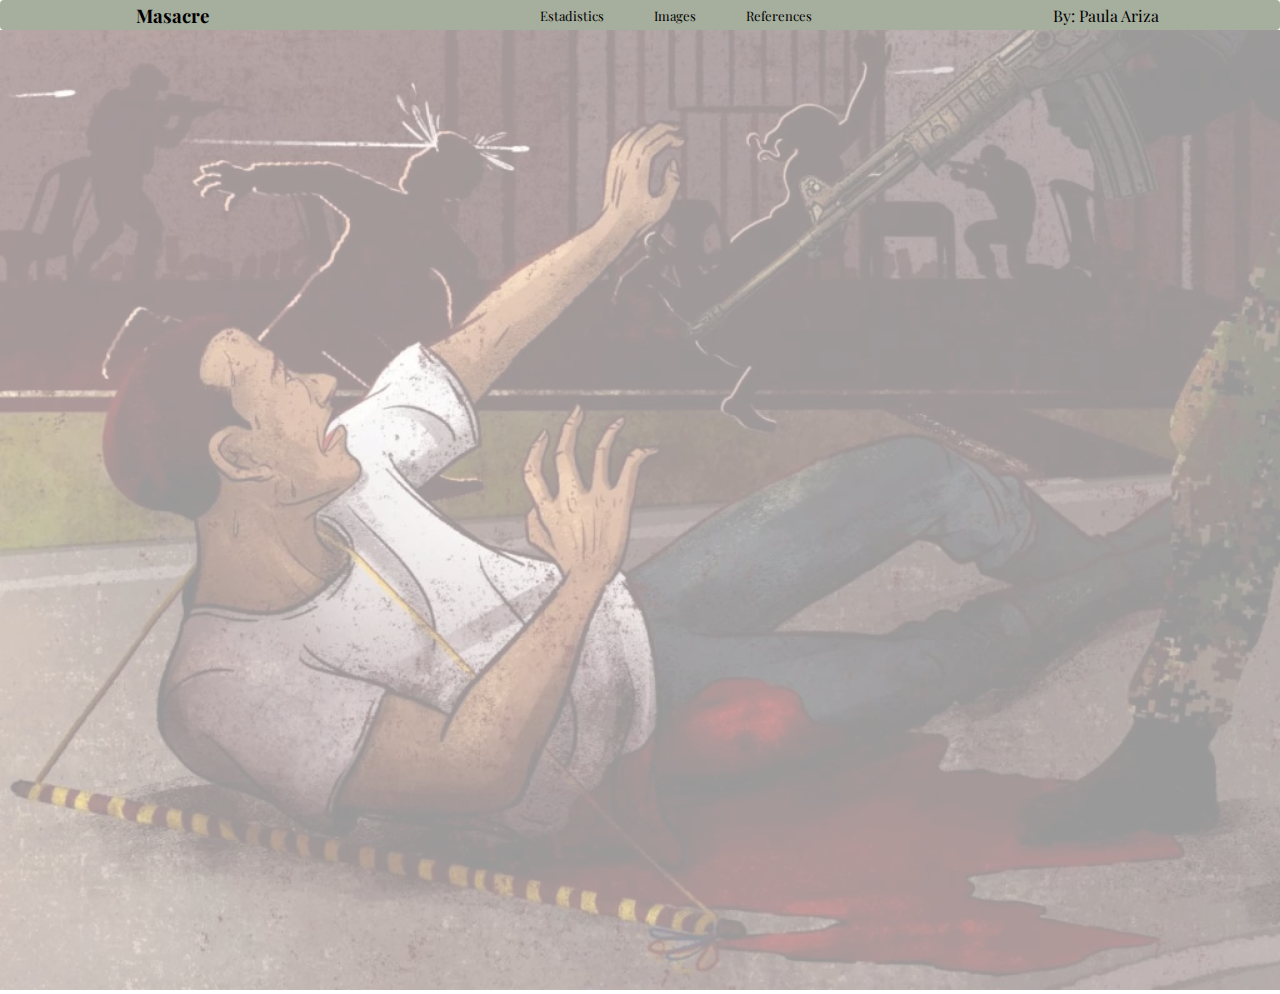
==== index.html @ da5a3ace "Se hace el nav en su primera fase, en espera de información" ====
<!DOCTYPE html>
<html lang="en">
<head>
    <meta charset="UTF-8">
    <meta name="viewport" content="width=device-width, initial-scale=1.0">
    <link rel="preconnect" href="https://fonts.googleapis.com">
<link rel="preconnect" href="https://fonts.gstatic.com" crossorigin>
<link href="https://fonts.googleapis.com/css2?family=Playfair+Display:wght@400;600&display=swap" rel="stylesheet">
    <link rel="stylesheet" href="./index.css">
    <title>Documental</title>
</head>
<header>
    <nav>
        <h3 class="navTittle">Masacre</h3>
        <ul>
            <li><a href="/">Estadistics</a></li>
            <li><a href="/">Images</a></li>
            <li><a href="/">References</a></li>
        </ul>
        <p>By: Paula Ariza</p>
    </nav>
</header>
<section class="indexInicio">
    <picture class="imagenInicial">
        <img src="./pictures/Gobernador-Pablo-Panduro-Masacre-Putumayo-Ejercito-Falsos-positivos-1200x900-1-1024x768.webp" alt="">
    </picture>
    </section>
<body>
    
</body>
</html>
---- index.css ----
:root {
    --selva: #3D5628;
    --vOsc: #5D7746;
    --vMed: #7F9967;
    --vClaro: #C6E2AC;
    --sm: 14px;
    --md: 16px;
    --lg: 18px;
  }


body{
    margin: 0;
    font-family: 'Playfair Display', serif;
}

a{
    text-decoration: none;

}

header{
    width: 100%;
    height: 30px;
    background-color: #A6AE9D ; 
    border-radius: 4px;
    display: flex;
    align-items: center;
}

nav{
    width: 100%;
    display: flex;
    align-items: center;
    justify-content: space-around;

}

.navTittle{
    margin: 0;
    padding-left: 15px;
}


header nav ul{
    display: flex;
    text-decoration: none;
    align-items: center;
    list-style: none;
    margin: 0;
    /* padding: 10px; */
}
nav ul li{
    padding-left: 50px;
    font-size: 13px;
}

nav ul li a{
    color: black;
}

.imagenInicial img{
    width: 100%;
    opacity: 0.4;
}
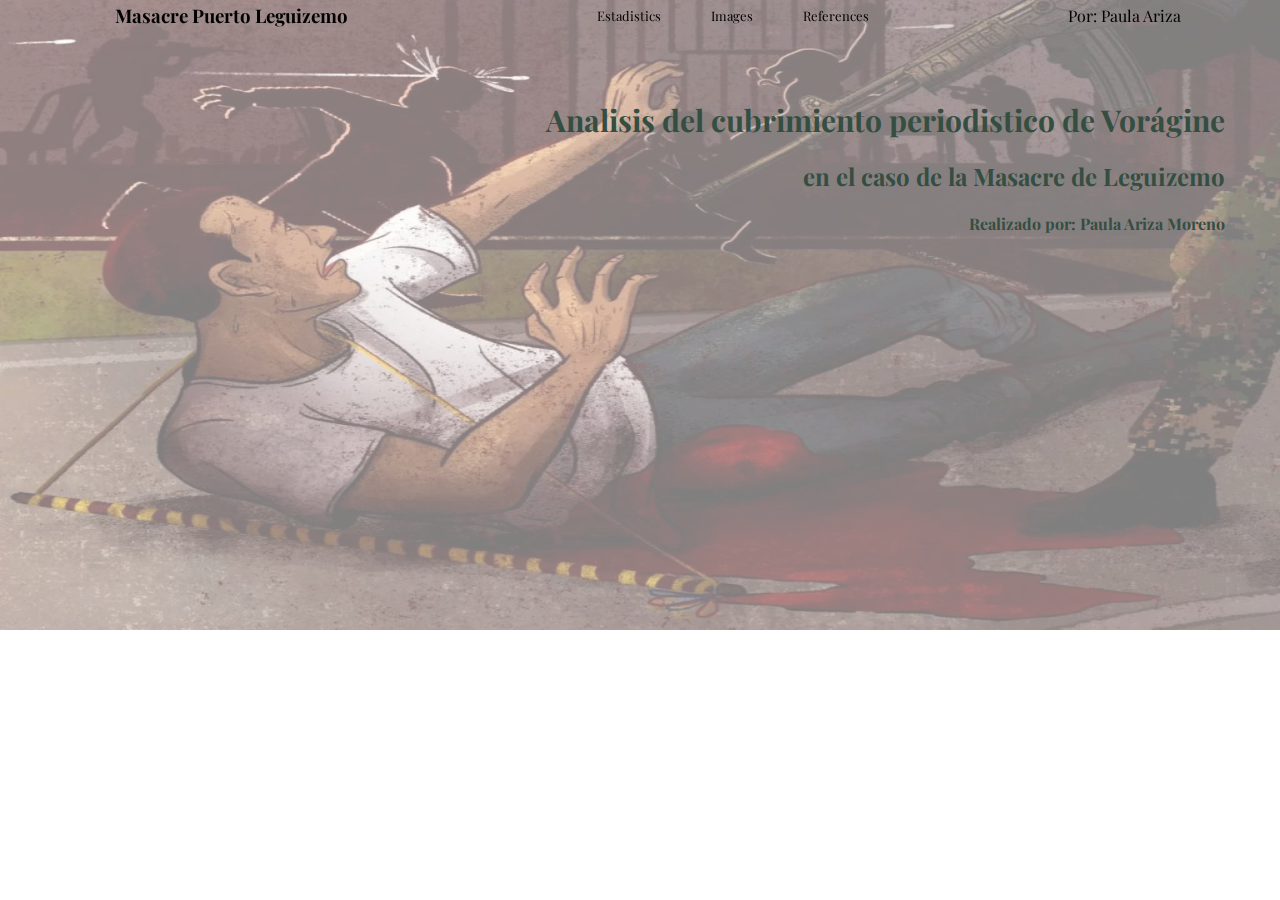
==== commit 82c7748f: "Se finaliza nav" ====
--- a/index.html
+++ b/index.html
@@ -9,23 +9,33 @@
     <link rel="stylesheet" href="./index.css">
     <title>Documental</title>
 </head>
-<header>
-    <nav>
-        <h3 class="navTittle">Masacre</h3>
-        <ul>
-            <li><a href="/">Estadistics</a></li>
-            <li><a href="/">Images</a></li>
-            <li><a href="/">References</a></li>
-        </ul>
-        <p>By: Paula Ariza</p>
-    </nav>
-</header>
-<section class="indexInicio">
-    <picture class="imagenInicial">
-        <img src="./pictures/Gobernador-Pablo-Panduro-Masacre-Putumayo-Ejercito-Falsos-positivos-1200x900-1-1024x768.webp" alt="">
-    </picture>
+<body>
+    <header>
+        <nav>
+            <h3 class="navTittle">Masacre Puerto Leguizemo</h3>
+            <ul>
+                <li><a href="/">Estadistics</a></li>
+                <li><a href="/">Images</a></li>
+                <li><a href="/">References</a></li>
+            </ul>
+            <p>Por: Paula Ariza</p>
+        </nav>
+    </header>
+    <section class="indexInicio">
+        <picture class="imagenInicial">
+            <img class="pic1"  src="./pictures/Gobernador-Pablo-Panduro-Masacre-Putumayo-Ejercito-Falsos-positivos-1200x900-1-1024x768.webp" alt="">
+        </picture>
+        <div class="tittleInit">
+            <h1>Analisis del cubrimiento periodistico de Vorágine </h1>
+            <h2>en el caso de la Masacre de Leguizemo</h2>
+            <h4>Realizado por: Paula Ariza Moreno</h4>
+        </div>
     </section>
-<body>
+    <section class="mainContext"></section>
     
+
+
+
+    <script src="./index.js"></script>
 </body>
 </html>--- a/index.css
+++ b/index.css
@@ -1,4 +1,5 @@
 :root {
+    --selvaOsc:#344e41;
     --selva: #3D5628;
     --vOsc: #5D7746;
     --vMed: #7F9967;
@@ -12,20 +13,26 @@
 body{
     margin: 0;
     font-family: 'Playfair Display', serif;
+    
 }
 
 a{
     text-decoration: none;
+    cursor:  pointer;
+
 
 }
 
 header{
     width: 100%;
     height: 30px;
-    background-color: #A6AE9D ; 
+    background-color: none; 
     border-radius: 4px;
     display: flex;
     align-items: center;
+    position: fixed;
+    z-index: 10;
+    
 }
 
 nav{
@@ -33,6 +40,8 @@
     display: flex;
     align-items: center;
     justify-content: space-around;
+    position: fixed;
+    
 
 }
 
@@ -48,6 +57,7 @@
     align-items: center;
     list-style: none;
     margin: 0;
+    padding: 0;
     /* padding: 10px; */
 }
 nav ul li{
@@ -57,9 +67,39 @@
 
 nav ul li a{
     color: black;
+    transition: all 0.5s;
+    
+}
+
+
+nav ul li a:hover{
+    color: white;
+    transition: all 0.5s;
+    background-color: var(--selva);
+    padding: 3px;
+    border-radius: 6px;
 }
 
 .imagenInicial img{
     width: 100%;
-    opacity: 0.4;
+    opacity: 0.5;
+    transition: all 3s;
+    height: 630px;
+}
+
+.pic1.abajo{
+    opacity: 0.3;
+    transition: all 3s;
+}
+
+.tittleInit{
+    position: absolute;
+    top: 80px;
+    right: 55px;
+    text-align: right;
+    color: var(--selvaOsc);
+}
+
+.tittleInit h1{
+    font-size: 30px;
 }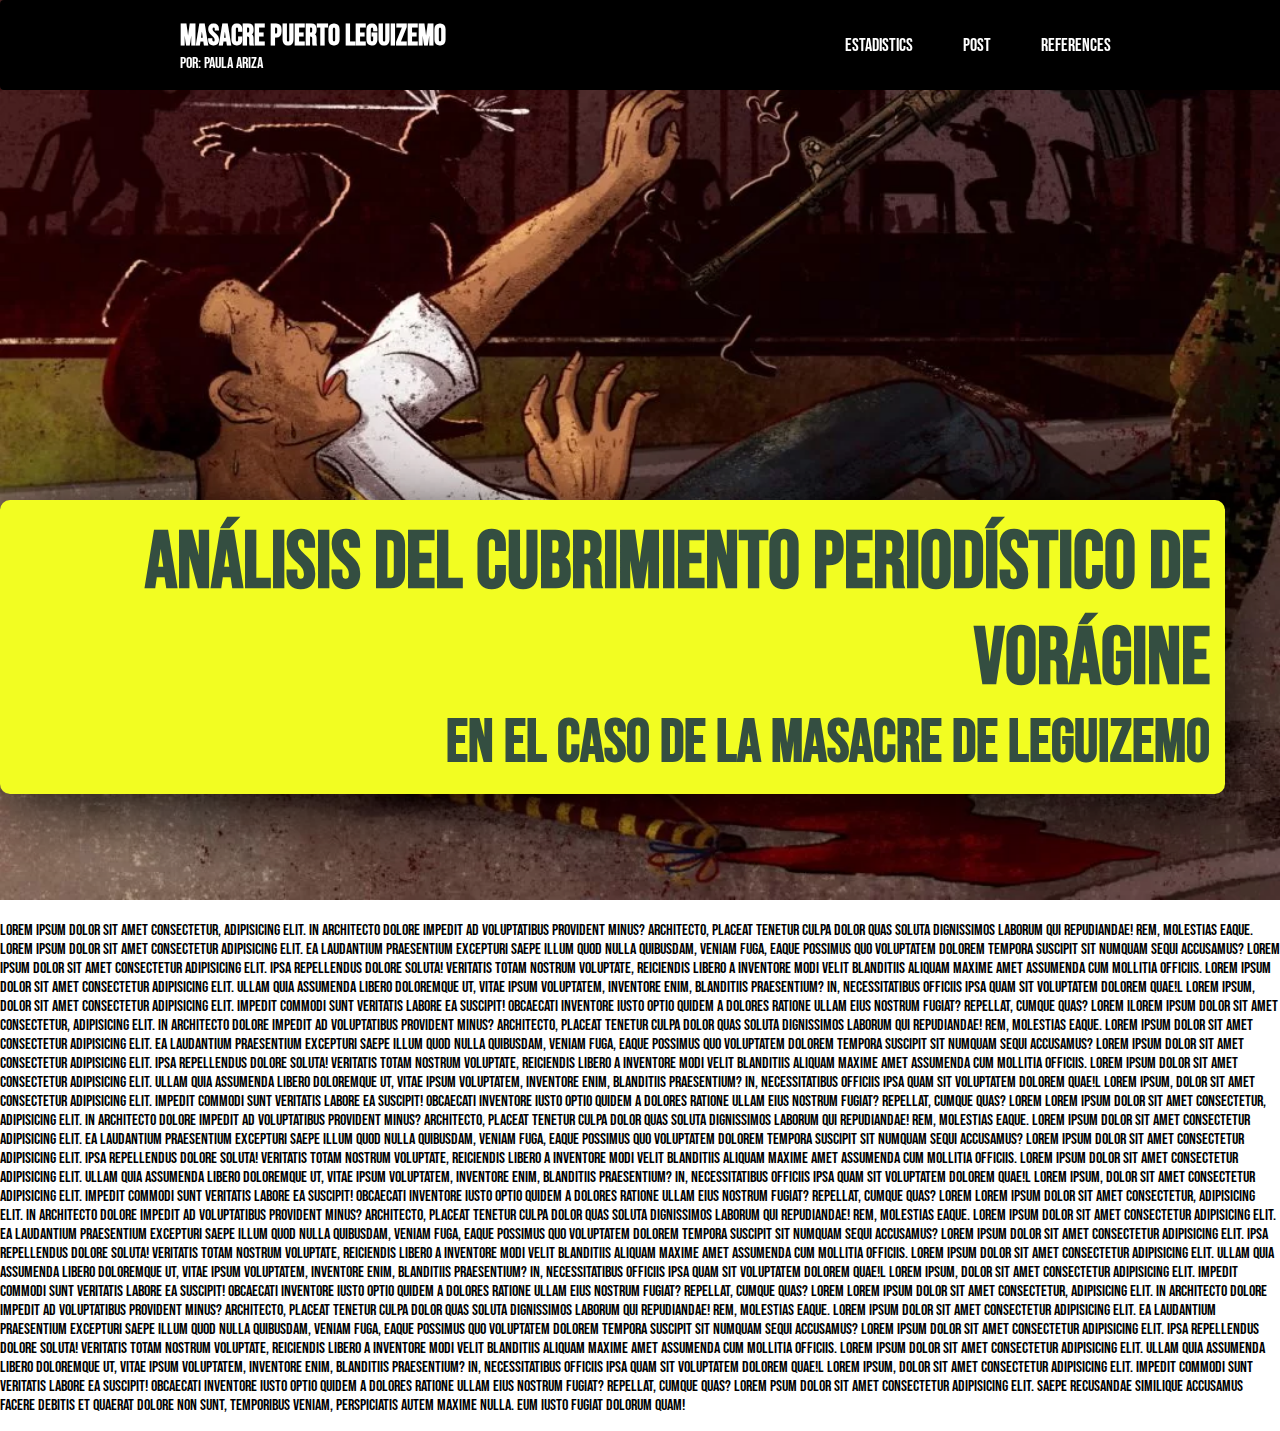
==== commit 9cf607e5: "Se avanza bastante con post y se finaliza main page" ====
--- a/index.html
+++ b/index.html
@@ -4,21 +4,28 @@
     <meta charset="UTF-8">
     <meta name="viewport" content="width=device-width, initial-scale=1.0">
     <link rel="preconnect" href="https://fonts.googleapis.com">
-<link rel="preconnect" href="https://fonts.gstatic.com" crossorigin>
-<link href="https://fonts.googleapis.com/css2?family=Playfair+Display:wght@400;600&display=swap" rel="stylesheet">
+    <link rel="preconnect" href="https://fonts.gstatic.com" crossorigin>
+    <link rel="preconnect" href="https://fonts.googleapis.com">
+    <link rel="preconnect" href="https://fonts.gstatic.com" crossorigin>
+    <link href="https://fonts.googleapis.com/css2?family=Bebas+Neue&display=swap" rel="stylesheet">
+    <link href="https://fonts.googleapis.com/css2?family=Playfair+Display:wght@400;600&display=swap" rel="stylesheet">
     <link rel="stylesheet" href="./index.css">
     <title>Documental</title>
 </head>
 <body>
     <header>
         <nav>
-            <h3 class="navTittle">Masacre Puerto Leguizemo</h3>
-            <ul>
-                <li><a href="/">Estadistics</a></li>
-                <li><a href="/">Images</a></li>
-                <li><a href="/">References</a></li>
-            </ul>
-            <p>Por: Paula Ariza</p>
+            <div class="navLeft">
+                <h3 class="navTittle"><a href="./index.html">Masacre Puerto Leguizemo</a></h3>
+                <p>Por: Paula Ariza</p>
+            </div>
+            <div class="navRight">
+                <ul>
+                    <li><a href="/">ESTADISTICS</a></li>
+                    <li><a href="/post.html">Post</a></li>
+                    <li><a href="/">REFERENCES</a></li>
+                </ul>
+            </div>
         </nav>
     </header>
     <section class="indexInicio">
@@ -26,12 +33,39 @@
             <img class="pic1"  src="./pictures/Gobernador-Pablo-Panduro-Masacre-Putumayo-Ejercito-Falsos-positivos-1200x900-1-1024x768.webp" alt="">
         </picture>
         <div class="tittleInit">
-            <h1>Analisis del cubrimiento periodistico de Vorágine </h1>
+            <h1>Análisis del cubrimiento periodístico de Vorágine </h1>
             <h2>en el caso de la Masacre de Leguizemo</h2>
-            <h4>Realizado por: Paula Ariza Moreno</h4>
         </div>
     </section>
-    <section class="mainContext"></section>
+    <section class="mainContext">
+        <p>Lorem ipsum dolor sit amet consectetur, adipisicing elit. In architecto dolore impedit ad voluptatibus provident minus? Architecto, placeat tenetur culpa dolor quas soluta dignissimos laborum qui repudiandae! Rem, molestias eaque.
+            Lorem ipsum dolor sit amet consectetur adipisicing elit. Ea laudantium praesentium excepturi saepe illum quod nulla quibusdam, veniam fuga, eaque possimus quo voluptatem dolorem tempora suscipit sit numquam sequi accusamus?
+            Lorem ipsum dolor sit amet consectetur adipisicing elit. Ipsa repellendus dolore soluta! Veritatis totam nostrum voluptate, reiciendis libero a inventore modi velit blanditiis aliquam maxime amet assumenda cum mollitia officiis.
+            Lorem ipsum dolor sit amet consectetur adipisicing elit. Ullam quia assumenda libero doloremque ut, vitae ipsum voluptatem, inventore enim, blanditiis praesentium? In, necessitatibus officiis ipsa quam sit voluptatem dolorem quae!l
+            Lorem ipsum, dolor sit amet consectetur adipisicing elit. Impedit commodi sunt veritatis labore ea suscipit! Obcaecati inventore iusto optio quidem a dolores ratione ullam eius nostrum fugiat? Repellat, cumque quas?
+            Lorem iLorem ipsum dolor sit amet consectetur, adipisicing elit. In architecto dolore impedit ad voluptatibus provident minus? Architecto, placeat tenetur culpa dolor quas soluta dignissimos laborum qui repudiandae! Rem, molestias eaque.
+            Lorem ipsum dolor sit amet consectetur adipisicing elit. Ea laudantium praesentium excepturi saepe illum quod nulla quibusdam, veniam fuga, eaque possimus quo voluptatem dolorem tempora suscipit sit numquam sequi accusamus?
+            Lorem ipsum dolor sit amet consectetur adipisicing elit. Ipsa repellendus dolore soluta! Veritatis totam nostrum voluptate, reiciendis libero a inventore modi velit blanditiis aliquam maxime amet assumenda cum mollitia officiis.
+            Lorem ipsum dolor sit amet consectetur adipisicing elit. Ullam quia assumenda libero doloremque ut, vitae ipsum voluptatem, inventore enim, blanditiis praesentium? In, necessitatibus officiis ipsa quam sit voluptatem dolorem quae!l
+            Lorem ipsum, dolor sit amet consectetur adipisicing elit. Impedit commodi sunt veritatis labore ea suscipit! Obcaecati inventore iusto optio quidem a dolores ratione ullam eius nostrum fugiat? Repellat, cumque quas?
+            Lorem Lorem ipsum dolor sit amet consectetur, adipisicing elit. In architecto dolore impedit ad voluptatibus provident minus? Architecto, placeat tenetur culpa dolor quas soluta dignissimos laborum qui repudiandae! Rem, molestias eaque.
+            Lorem ipsum dolor sit amet consectetur adipisicing elit. Ea laudantium praesentium excepturi saepe illum quod nulla quibusdam, veniam fuga, eaque possimus quo voluptatem dolorem tempora suscipit sit numquam sequi accusamus?
+            Lorem ipsum dolor sit amet consectetur adipisicing elit. Ipsa repellendus dolore soluta! Veritatis totam nostrum voluptate, reiciendis libero a inventore modi velit blanditiis aliquam maxime amet assumenda cum mollitia officiis.
+            Lorem ipsum dolor sit amet consectetur adipisicing elit. Ullam quia assumenda libero doloremque ut, vitae ipsum voluptatem, inventore enim, blanditiis praesentium? In, necessitatibus officiis ipsa quam sit voluptatem dolorem quae!l
+            Lorem ipsum, dolor sit amet consectetur adipisicing elit. Impedit commodi sunt veritatis labore ea suscipit! Obcaecati inventore iusto optio quidem a dolores ratione ullam eius nostrum fugiat? Repellat, cumque quas?
+            Lorem Lorem ipsum dolor sit amet consectetur, adipisicing elit. In architecto dolore impedit ad voluptatibus provident minus? Architecto, placeat tenetur culpa dolor quas soluta dignissimos laborum qui repudiandae! Rem, molestias eaque.
+            Lorem ipsum dolor sit amet consectetur adipisicing elit. Ea laudantium praesentium excepturi saepe illum quod nulla quibusdam, veniam fuga, eaque possimus quo voluptatem dolorem tempora suscipit sit numquam sequi accusamus?
+            Lorem ipsum dolor sit amet consectetur adipisicing elit. Ipsa repellendus dolore soluta! Veritatis totam nostrum voluptate, reiciendis libero a inventore modi velit blanditiis aliquam maxime amet assumenda cum mollitia officiis.
+            Lorem ipsum dolor sit amet consectetur adipisicing elit. Ullam quia assumenda libero doloremque ut, vitae ipsum voluptatem, inventore enim, blanditiis praesentium? In, necessitatibus officiis ipsa quam sit voluptatem dolorem quae!l
+            Lorem ipsum, dolor sit amet consectetur adipisicing elit. Impedit commodi sunt veritatis labore ea suscipit! Obcaecati inventore iusto optio quidem a dolores ratione ullam eius nostrum fugiat? Repellat, cumque quas?
+            Lorem Lorem ipsum dolor sit amet consectetur, adipisicing elit. In architecto dolore impedit ad voluptatibus provident minus? Architecto, placeat tenetur culpa dolor quas soluta dignissimos laborum qui repudiandae! Rem, molestias eaque.
+            Lorem ipsum dolor sit amet consectetur adipisicing elit. Ea laudantium praesentium excepturi saepe illum quod nulla quibusdam, veniam fuga, eaque possimus quo voluptatem dolorem tempora suscipit sit numquam sequi accusamus?
+            Lorem ipsum dolor sit amet consectetur adipisicing elit. Ipsa repellendus dolore soluta! Veritatis totam nostrum voluptate, reiciendis libero a inventore modi velit blanditiis aliquam maxime amet assumenda cum mollitia officiis.
+            Lorem ipsum dolor sit amet consectetur adipisicing elit. Ullam quia assumenda libero doloremque ut, vitae ipsum voluptatem, inventore enim, blanditiis praesentium? In, necessitatibus officiis ipsa quam sit voluptatem dolorem quae!l
+            Lorem ipsum, dolor sit amet consectetur adipisicing elit. Impedit commodi sunt veritatis labore ea suscipit! Obcaecati inventore iusto optio quidem a dolores ratione ullam eius nostrum fugiat? Repellat, cumque quas?
+            Lorem psum dolor sit amet consectetur adipisicing elit. Saepe recusandae similique accusamus facere debitis et quaerat dolore non sunt, temporibus veniam, perspiciatis autem maxime nulla. Eum iusto fugiat dolorum quam!
+        </p>
+    </section>
     
 
 
--- a/index.css
+++ b/index.css
@@ -4,6 +4,7 @@
     --vOsc: #5D7746;
     --vMed: #7F9967;
     --vClaro: #C6E2AC;
+    --Fondo: #F2FD22;
     --sm: 14px;
     --md: 16px;
     --lg: 18px;
@@ -12,7 +13,7 @@
 
 body{
     margin: 0;
-    font-family: 'Playfair Display', serif;
+    font-family: 'Bebas Neue', sans-serif;
     
 }
 
@@ -25,18 +26,21 @@
 
 header{
     width: 100%;
-    height: 30px;
-    background-color: none; 
+    height:80px;
+    background-color: black; 
     border-radius: 4px;
     display: flex;
     align-items: center;
+    padding: 5px;
     position: fixed;
     z-index: 10;
+
     
 }
 
 nav{
     width: 100%;
+    
     display: flex;
     align-items: center;
     justify-content: space-around;
@@ -47,8 +51,29 @@
 
 .navTittle{
     margin: 0;
-    padding-left: 15px;
+    padding-left:0;
+    font-size: 30px;
+    color: white;
 }
+
+.navTittle a{
+    color: white;
+}
+
+
+.navLeft{
+    color: white;
+    text-align: left;
+}
+
+.navLeft p{
+    margin:0
+}
+
+.navRight{
+    display: flex;
+}
+
 
 
 header nav ul{
@@ -62,44 +87,65 @@
 }
 nav ul li{
     padding-left: 50px;
-    font-size: 13px;
+    font-size: 18px;
 }
 
 nav ul li a{
-    color: black;
-    transition: all 0.5s;
+    color: white;
+    transition: all 0.3s;
     
 }
 
 
 nav ul li a:hover{
-    color: white;
+    
     transition: all 0.5s;
-    background-color: var(--selva);
-    padding: 3px;
+    background-color: var(--Fondo);
+    padding: 1px;
+    font-size: 20px;
+    /* border: 2px solid var(--selva); */
     border-radius: 6px;
+    color: black;
 }
 
 .imagenInicial img{
     width: 100%;
-    opacity: 0.5;
     transition: all 3s;
-    height: 630px;
+    height: 100vh;
 }
 
 .pic1.abajo{
-    opacity: 0.3;
-    transition: all 3s;
+    opacity: 0.1;
+    transition: all 2s;
 }
 
 .tittleInit{
     position: absolute;
-    top: 80px;
+    top: 500px;
     right: 55px;
     text-align: right;
     color: var(--selvaOsc);
+    background-color: var(--Fondo);
+    padding: 15px;
+    border-radius: 10px;
+    font-weight: bolder;
+    box-shadow: -4px 15px 68px 0px rgba(0,0,0,0.75);
+    -webkit-box-shadow: -4px 15px 68px 0px rgba(0,0,0,0.75);
+    -moz-box-shadow: -4px 15px 68px 0px rgba(0,0,0,0.75);
 }
 
 .tittleInit h1{
-    font-size: 30px;
+    font-size: 80px;
+    margin: 0;
+}
+
+.tittleInit h2{
+    font-size: 60px;
+    margin: 0;
+}
+
+.tittleInit h4{
+    font-size: 50px;
+    margin-bottom: 10px;
+
 }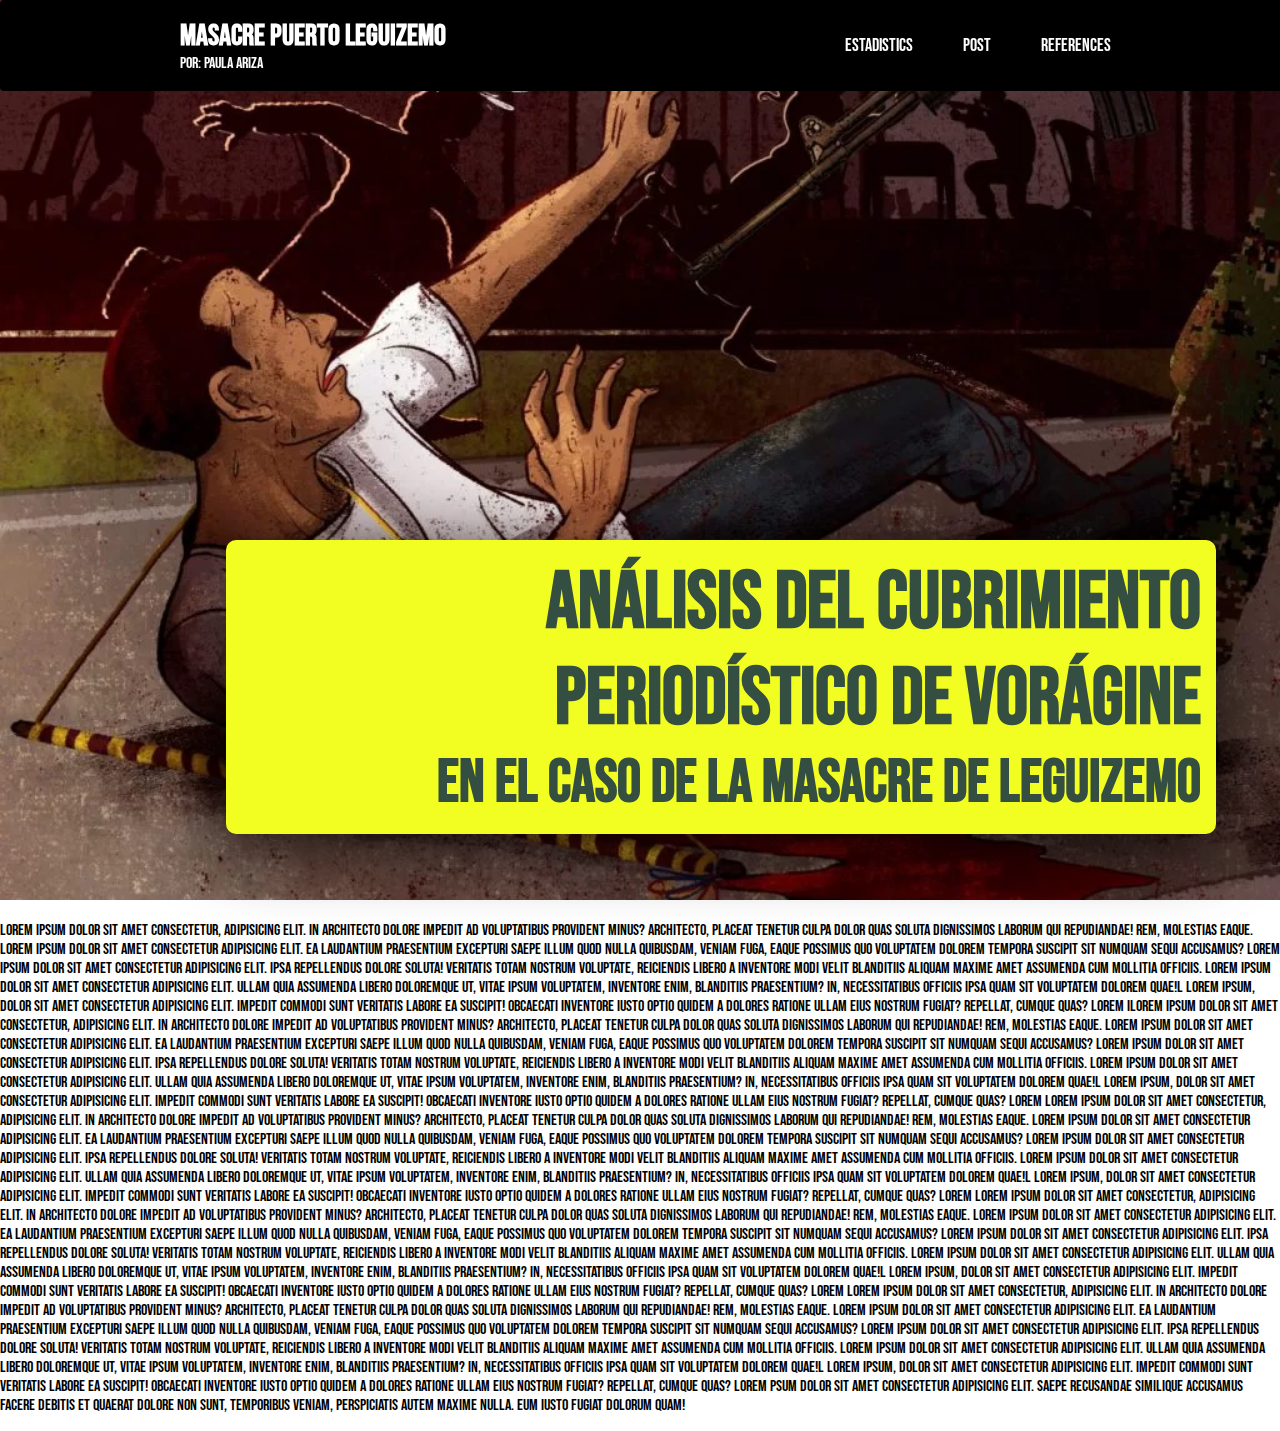
==== commit 51086596: "se trata de arreglar problema 404" ====
--- a/index.html
+++ b/index.html
@@ -22,7 +22,7 @@
             <div class="navRight">
                 <ul>
                     <li><a href="/">ESTADISTICS</a></li>
-                    <li><a href="/post.html">Post</a></li>
+                    <li><a href="./post.html">Post</a></li>
                     <li><a href="/">REFERENCES</a></li>
                 </ul>
             </div>
@@ -33,6 +33,7 @@
             <img class="pic1"  src="./pictures/Gobernador-Pablo-Panduro-Masacre-Putumayo-Ejercito-Falsos-positivos-1200x900-1-1024x768.webp" alt="">
         </picture>
         <div class="tittleInit">
+
             <h1>Análisis del cubrimiento periodístico de Vorágine </h1>
             <h2>en el caso de la Masacre de Leguizemo</h2>
         </div>
--- a/index.css
+++ b/index.css
@@ -24,9 +24,11 @@
 
 }
 
+
+
 header{
     width: 100%;
-    height:80px;
+    height:9%;
     background-color: black; 
     border-radius: 4px;
     display: flex;
@@ -112,6 +114,7 @@
     width: 100%;
     transition: all 3s;
     height: 100vh;
+    object-fit: cover;
 }
 
 .pic1.abajo{
@@ -121,8 +124,9 @@
 
 .tittleInit{
     position: absolute;
-    top: 500px;
-    right: 55px;
+    width: 75%;
+    top: 60%;
+    right: 5%;
     text-align: right;
     color: var(--selvaOsc);
     background-color: var(--Fondo);
@@ -144,8 +148,14 @@
     margin: 0;
 }
 
-.tittleInit h4{
-    font-size: 50px;
-    margin-bottom: 10px;
+
+@media (1024px <= width <= 1024px){
+    .tittleInit h1{
+        font-size: 45px;
+    }
+
+    .tittleInit h2{
+        font-size: 40px;
+    }
 
 }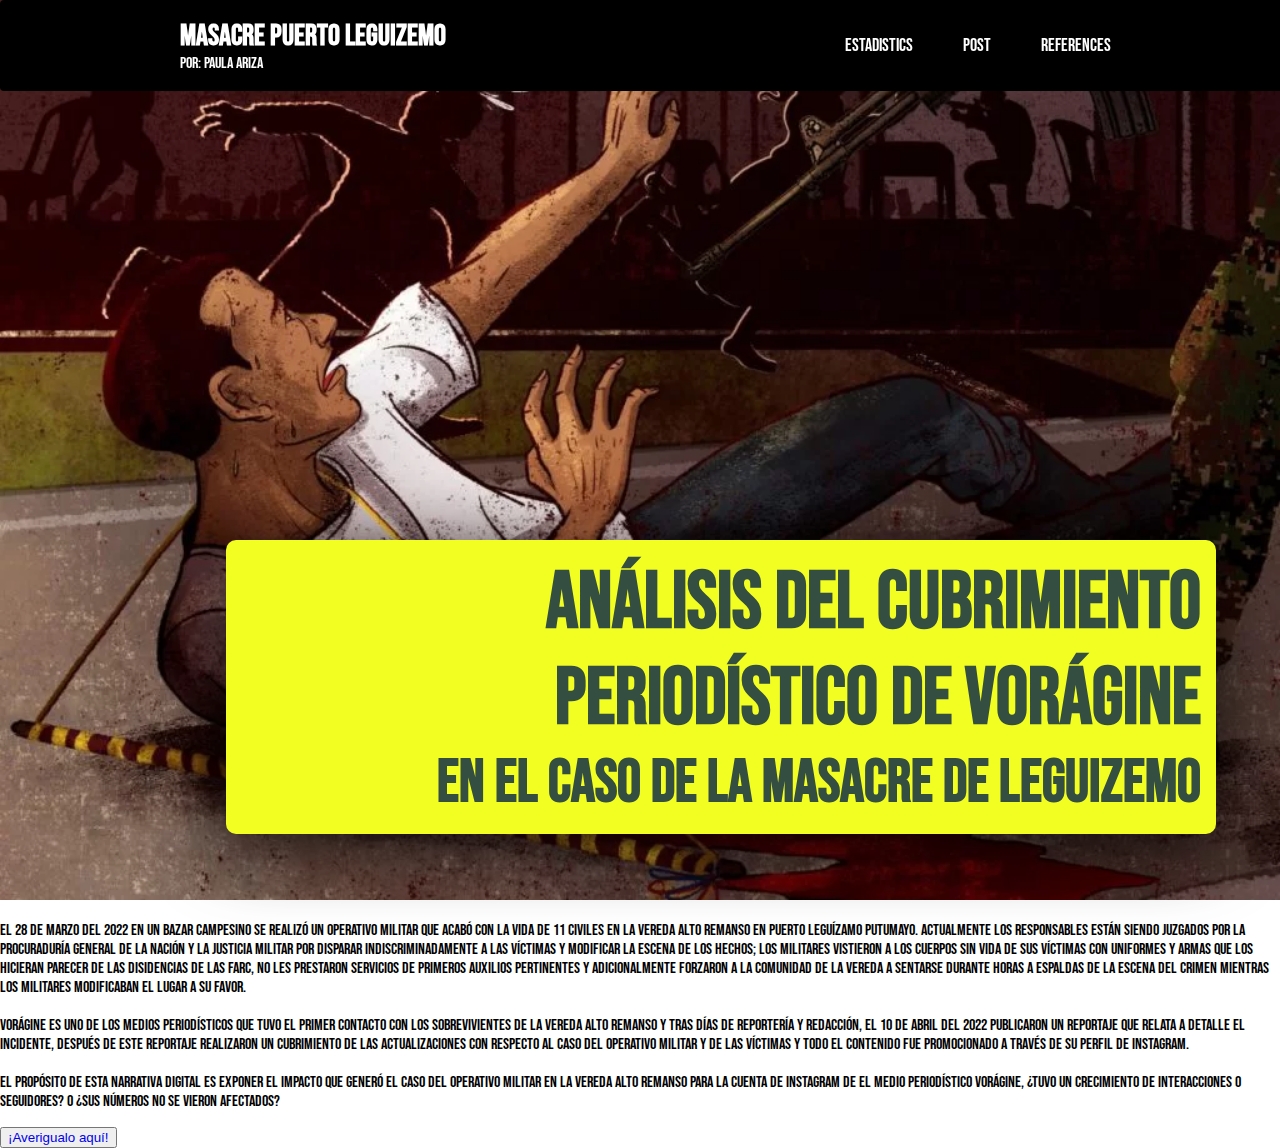
==== commit ccca8c64: "Se termina la página" ====
--- a/index.html
+++ b/index.html
@@ -9,6 +9,9 @@
     <link rel="preconnect" href="https://fonts.gstatic.com" crossorigin>
     <link href="https://fonts.googleapis.com/css2?family=Bebas+Neue&display=swap" rel="stylesheet">
     <link href="https://fonts.googleapis.com/css2?family=Playfair+Display:wght@400;600&display=swap" rel="stylesheet">
+    <link rel="preconnect" href="https://fonts.googleapis.com">
+    <link rel="preconnect" href="https://fonts.gstatic.com" crossorigin>
+    <link href="https://fonts.googleapis.com/css2?family=Roboto&display=swap" rel="stylesheet">
     <link rel="stylesheet" href="./index.css">
     <title>Documental</title>
 </head>
@@ -21,9 +24,9 @@
             </div>
             <div class="navRight">
                 <ul>
-                    <li><a href="/">ESTADISTICS</a></li>
+                    <li><a href="./estadistics.html">ESTADISTICS</a></li>
                     <li><a href="./post.html">Post</a></li>
-                    <li><a href="/">REFERENCES</a></li>
+                    <li><a href="./referencias.html">REFERENCES</a></li>
                 </ul>
             </div>
         </nav>
@@ -39,33 +42,21 @@
         </div>
     </section>
     <section class="mainContext">
-        <p>Lorem ipsum dolor sit amet consectetur, adipisicing elit. In architecto dolore impedit ad voluptatibus provident minus? Architecto, placeat tenetur culpa dolor quas soluta dignissimos laborum qui repudiandae! Rem, molestias eaque.
-            Lorem ipsum dolor sit amet consectetur adipisicing elit. Ea laudantium praesentium excepturi saepe illum quod nulla quibusdam, veniam fuga, eaque possimus quo voluptatem dolorem tempora suscipit sit numquam sequi accusamus?
-            Lorem ipsum dolor sit amet consectetur adipisicing elit. Ipsa repellendus dolore soluta! Veritatis totam nostrum voluptate, reiciendis libero a inventore modi velit blanditiis aliquam maxime amet assumenda cum mollitia officiis.
-            Lorem ipsum dolor sit amet consectetur adipisicing elit. Ullam quia assumenda libero doloremque ut, vitae ipsum voluptatem, inventore enim, blanditiis praesentium? In, necessitatibus officiis ipsa quam sit voluptatem dolorem quae!l
-            Lorem ipsum, dolor sit amet consectetur adipisicing elit. Impedit commodi sunt veritatis labore ea suscipit! Obcaecati inventore iusto optio quidem a dolores ratione ullam eius nostrum fugiat? Repellat, cumque quas?
-            Lorem iLorem ipsum dolor sit amet consectetur, adipisicing elit. In architecto dolore impedit ad voluptatibus provident minus? Architecto, placeat tenetur culpa dolor quas soluta dignissimos laborum qui repudiandae! Rem, molestias eaque.
-            Lorem ipsum dolor sit amet consectetur adipisicing elit. Ea laudantium praesentium excepturi saepe illum quod nulla quibusdam, veniam fuga, eaque possimus quo voluptatem dolorem tempora suscipit sit numquam sequi accusamus?
-            Lorem ipsum dolor sit amet consectetur adipisicing elit. Ipsa repellendus dolore soluta! Veritatis totam nostrum voluptate, reiciendis libero a inventore modi velit blanditiis aliquam maxime amet assumenda cum mollitia officiis.
-            Lorem ipsum dolor sit amet consectetur adipisicing elit. Ullam quia assumenda libero doloremque ut, vitae ipsum voluptatem, inventore enim, blanditiis praesentium? In, necessitatibus officiis ipsa quam sit voluptatem dolorem quae!l
-            Lorem ipsum, dolor sit amet consectetur adipisicing elit. Impedit commodi sunt veritatis labore ea suscipit! Obcaecati inventore iusto optio quidem a dolores ratione ullam eius nostrum fugiat? Repellat, cumque quas?
-            Lorem Lorem ipsum dolor sit amet consectetur, adipisicing elit. In architecto dolore impedit ad voluptatibus provident minus? Architecto, placeat tenetur culpa dolor quas soluta dignissimos laborum qui repudiandae! Rem, molestias eaque.
-            Lorem ipsum dolor sit amet consectetur adipisicing elit. Ea laudantium praesentium excepturi saepe illum quod nulla quibusdam, veniam fuga, eaque possimus quo voluptatem dolorem tempora suscipit sit numquam sequi accusamus?
-            Lorem ipsum dolor sit amet consectetur adipisicing elit. Ipsa repellendus dolore soluta! Veritatis totam nostrum voluptate, reiciendis libero a inventore modi velit blanditiis aliquam maxime amet assumenda cum mollitia officiis.
-            Lorem ipsum dolor sit amet consectetur adipisicing elit. Ullam quia assumenda libero doloremque ut, vitae ipsum voluptatem, inventore enim, blanditiis praesentium? In, necessitatibus officiis ipsa quam sit voluptatem dolorem quae!l
-            Lorem ipsum, dolor sit amet consectetur adipisicing elit. Impedit commodi sunt veritatis labore ea suscipit! Obcaecati inventore iusto optio quidem a dolores ratione ullam eius nostrum fugiat? Repellat, cumque quas?
-            Lorem Lorem ipsum dolor sit amet consectetur, adipisicing elit. In architecto dolore impedit ad voluptatibus provident minus? Architecto, placeat tenetur culpa dolor quas soluta dignissimos laborum qui repudiandae! Rem, molestias eaque.
-            Lorem ipsum dolor sit amet consectetur adipisicing elit. Ea laudantium praesentium excepturi saepe illum quod nulla quibusdam, veniam fuga, eaque possimus quo voluptatem dolorem tempora suscipit sit numquam sequi accusamus?
-            Lorem ipsum dolor sit amet consectetur adipisicing elit. Ipsa repellendus dolore soluta! Veritatis totam nostrum voluptate, reiciendis libero a inventore modi velit blanditiis aliquam maxime amet assumenda cum mollitia officiis.
-            Lorem ipsum dolor sit amet consectetur adipisicing elit. Ullam quia assumenda libero doloremque ut, vitae ipsum voluptatem, inventore enim, blanditiis praesentium? In, necessitatibus officiis ipsa quam sit voluptatem dolorem quae!l
-            Lorem ipsum, dolor sit amet consectetur adipisicing elit. Impedit commodi sunt veritatis labore ea suscipit! Obcaecati inventore iusto optio quidem a dolores ratione ullam eius nostrum fugiat? Repellat, cumque quas?
-            Lorem Lorem ipsum dolor sit amet consectetur, adipisicing elit. In architecto dolore impedit ad voluptatibus provident minus? Architecto, placeat tenetur culpa dolor quas soluta dignissimos laborum qui repudiandae! Rem, molestias eaque.
-            Lorem ipsum dolor sit amet consectetur adipisicing elit. Ea laudantium praesentium excepturi saepe illum quod nulla quibusdam, veniam fuga, eaque possimus quo voluptatem dolorem tempora suscipit sit numquam sequi accusamus?
-            Lorem ipsum dolor sit amet consectetur adipisicing elit. Ipsa repellendus dolore soluta! Veritatis totam nostrum voluptate, reiciendis libero a inventore modi velit blanditiis aliquam maxime amet assumenda cum mollitia officiis.
-            Lorem ipsum dolor sit amet consectetur adipisicing elit. Ullam quia assumenda libero doloremque ut, vitae ipsum voluptatem, inventore enim, blanditiis praesentium? In, necessitatibus officiis ipsa quam sit voluptatem dolorem quae!l
-            Lorem ipsum, dolor sit amet consectetur adipisicing elit. Impedit commodi sunt veritatis labore ea suscipit! Obcaecati inventore iusto optio quidem a dolores ratione ullam eius nostrum fugiat? Repellat, cumque quas?
-            Lorem psum dolor sit amet consectetur adipisicing elit. Saepe recusandae similique accusamus facere debitis et quaerat dolore non sunt, temporibus veniam, perspiciatis autem maxime nulla. Eum iusto fugiat dolorum quam!
+        <p>El 28 de marzo del 2022 en un bazar campesino se realizó un operativo militar que acabó con la vida de 11 civiles en la Vereda Alto Remanso en Puerto Leguízamo Putumayo. Actualmente los responsables están siendo juzgados por la Procuraduría General de la Nación y la Justicia Militar por disparar indiscriminadamente a las víctimas y modificar la escena de los hechos; los militares vistieron a los cuerpos sin vida de sus víctimas con uniformes y armas que los hicieran parecer de las disidencias de las Farc, no les prestaron servicios de primeros auxilios pertinentes y adicionalmente forzaron a la comunidad de la vereda a sentarse durante horas a espaldas de la escena del crimen mientras los militares modificaban el lugar a su favor. <br><br>   
+
+  
+
+            Vorágine es uno de los medios periodísticos que tuvo el primer contacto con los sobrevivientes de la Vereda Alto Remanso y tras días de reportería y redacción, el 10 de abril del 2022 publicaron un reportaje que relata a detalle el incidente, después de este reportaje realizaron un cubrimiento de las actualizaciones con respecto al caso del operativo militar y de las víctimas y todo el contenido fue promocionado a través de su perfil de instagram. <br><br> 
+            
+             
+            
+            El propósito de esta narrativa digital es exponer el impacto que generó el caso del operativo militar en la Vereda Alto Remanso para la cuenta de instagram de el medio periodístico Vorágine, ¿tuvo un crecimiento de interacciones o seguidores? O ¿sus números no se vieron afectados?   
+            
+             
         </p>
+        <div class="boton">
+            <button><a href="./post.html">¡Averigualo aquí!</a></button>
+        </div>
     </section>
     
 
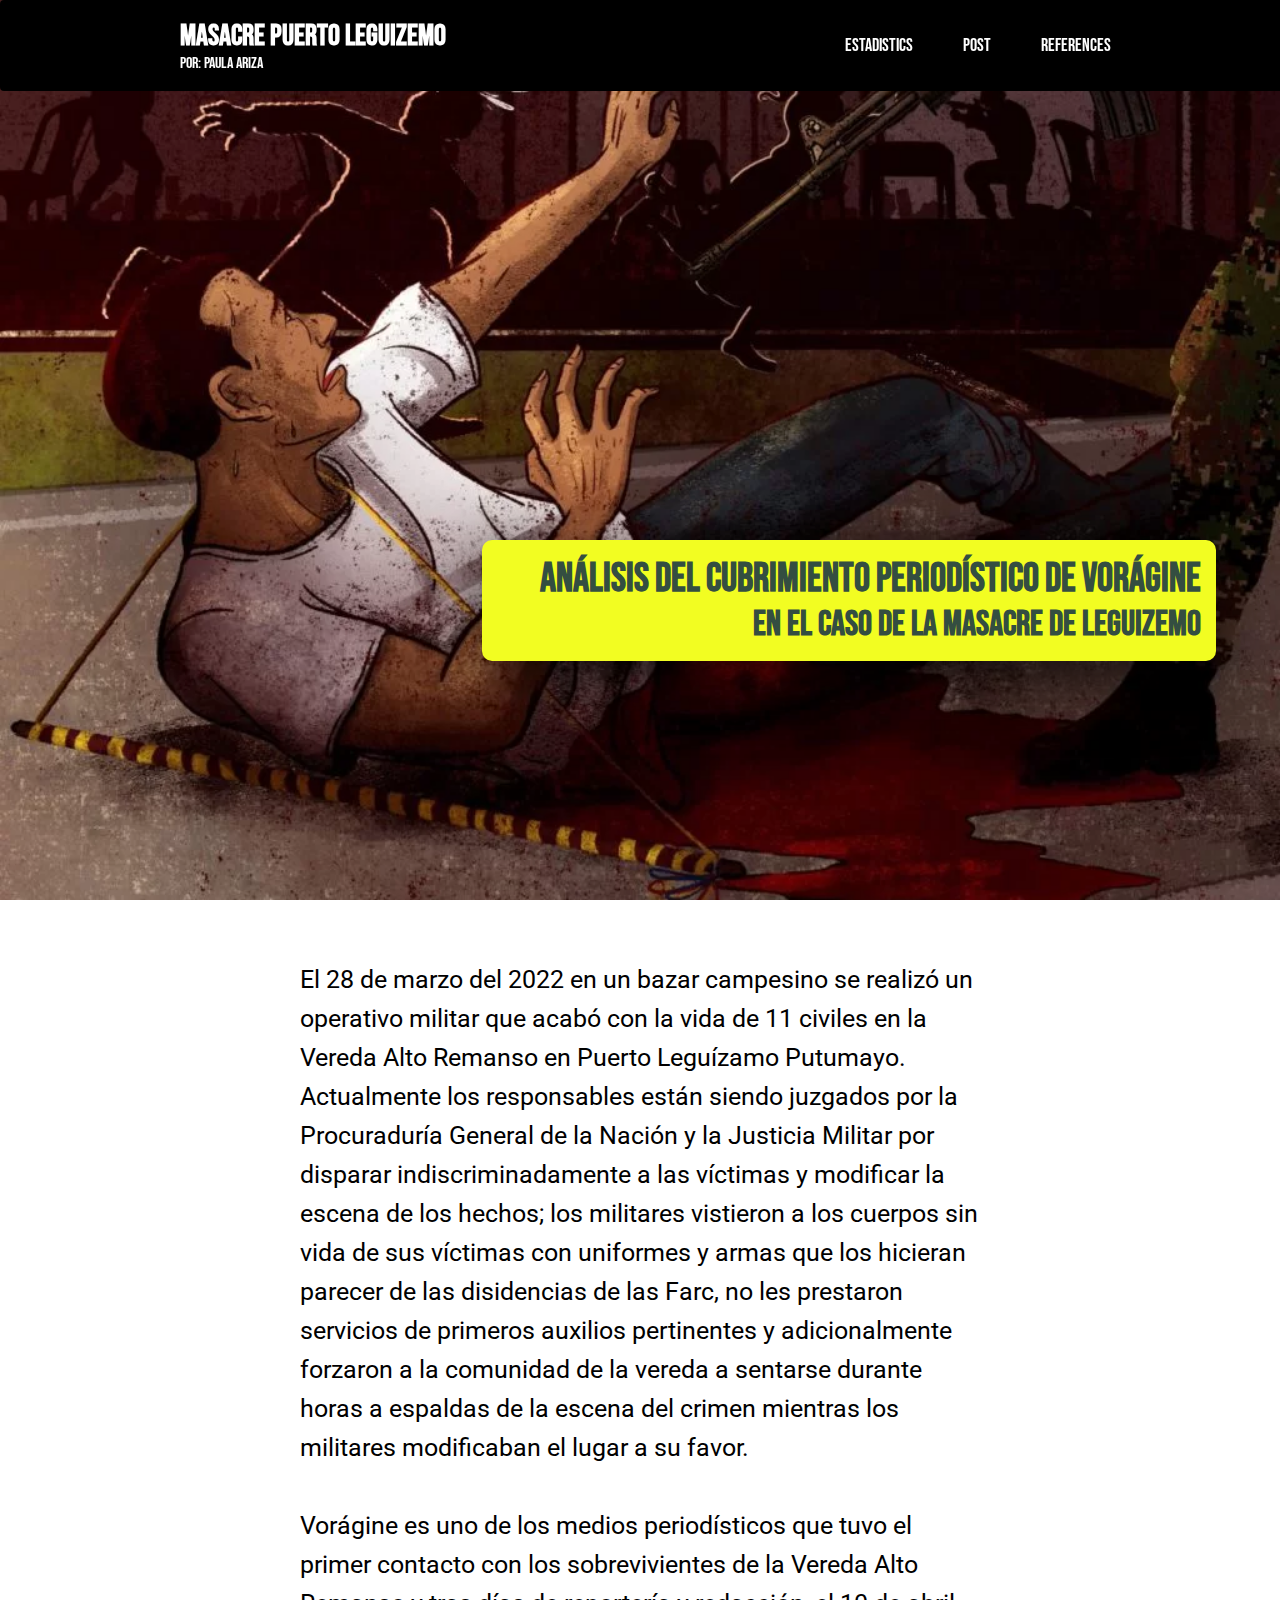
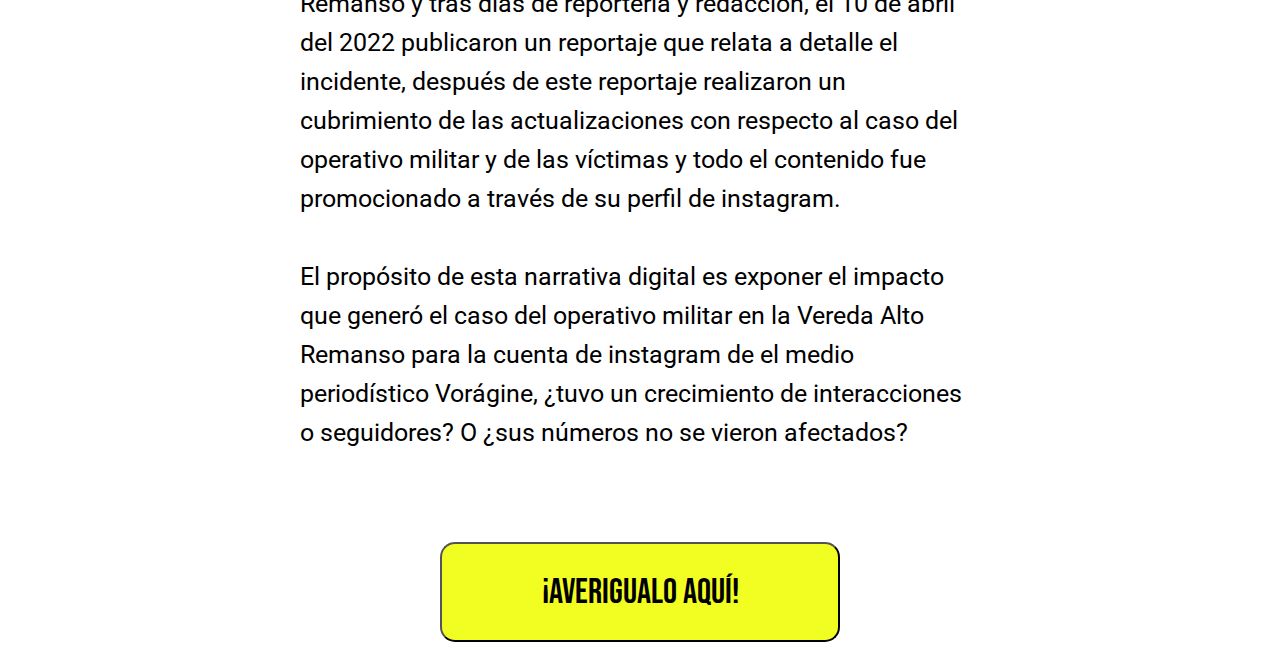
==== commit 18454a5b: "Se avanza con el diseño responsive" ====
--- a/index.html
+++ b/index.html
@@ -37,7 +37,7 @@
         </picture>
         <div class="tittleInit">
 
-            <h1>Análisis del cubrimiento periodístico de Vorágine </h1>
+            <h1>Análisis del cubrimiento periodístico de Vorágine <br></h1>
             <h2>en el caso de la Masacre de Leguizemo</h2>
         </div>
     </section>
--- a/index.css
+++ b/index.css
@@ -138,6 +138,10 @@
     -moz-box-shadow: -4px 15px 68px 0px rgba(0,0,0,0.75);
 }
 
+
+
+
+
 .tittleInit h1{
     font-size: 80px;
     margin: 0;
@@ -148,14 +152,53 @@
     margin: 0;
 }
 
-
-@media (1024px <= width <= 1024px){
+.mainContext{
+    padding-top: 30px;
+    padding-left: 300px;
+    padding-right: 300px;
+    font-size: 35px;
+    line-height: 39px;
+    font-family: 'Roboto', sans-serif;
+}
+
+@media screen and (max-width: 1366px) {
     .tittleInit h1{
-        font-size: 45px;
-    }
-
+        font-size: 40px;
+        display: inline-block;
+    }
     .tittleInit h2{
-        font-size: 40px;
-    }
-
-}+        font-size: 35px;
+        display: inline-block;
+    }
+
+    .tittleInit {
+        width: 55%;
+    }
+
+    .mainContext{
+        font-size: 25px;
+    }
+    
+}
+
+.boton{
+    display: flex;
+    justify-content: center;
+    margin-bottom: 20px;
+    margin-top: 90px;
+}
+
+button{
+    width: 400px;
+    height: 100px;
+    font-size: 35px;
+    border-radius: 15px;
+    background-color: var(--Fondo);
+    
+}
+
+a{
+    color: black;
+    font-family: 'Bebas Neue', sans-serif;
+
+}
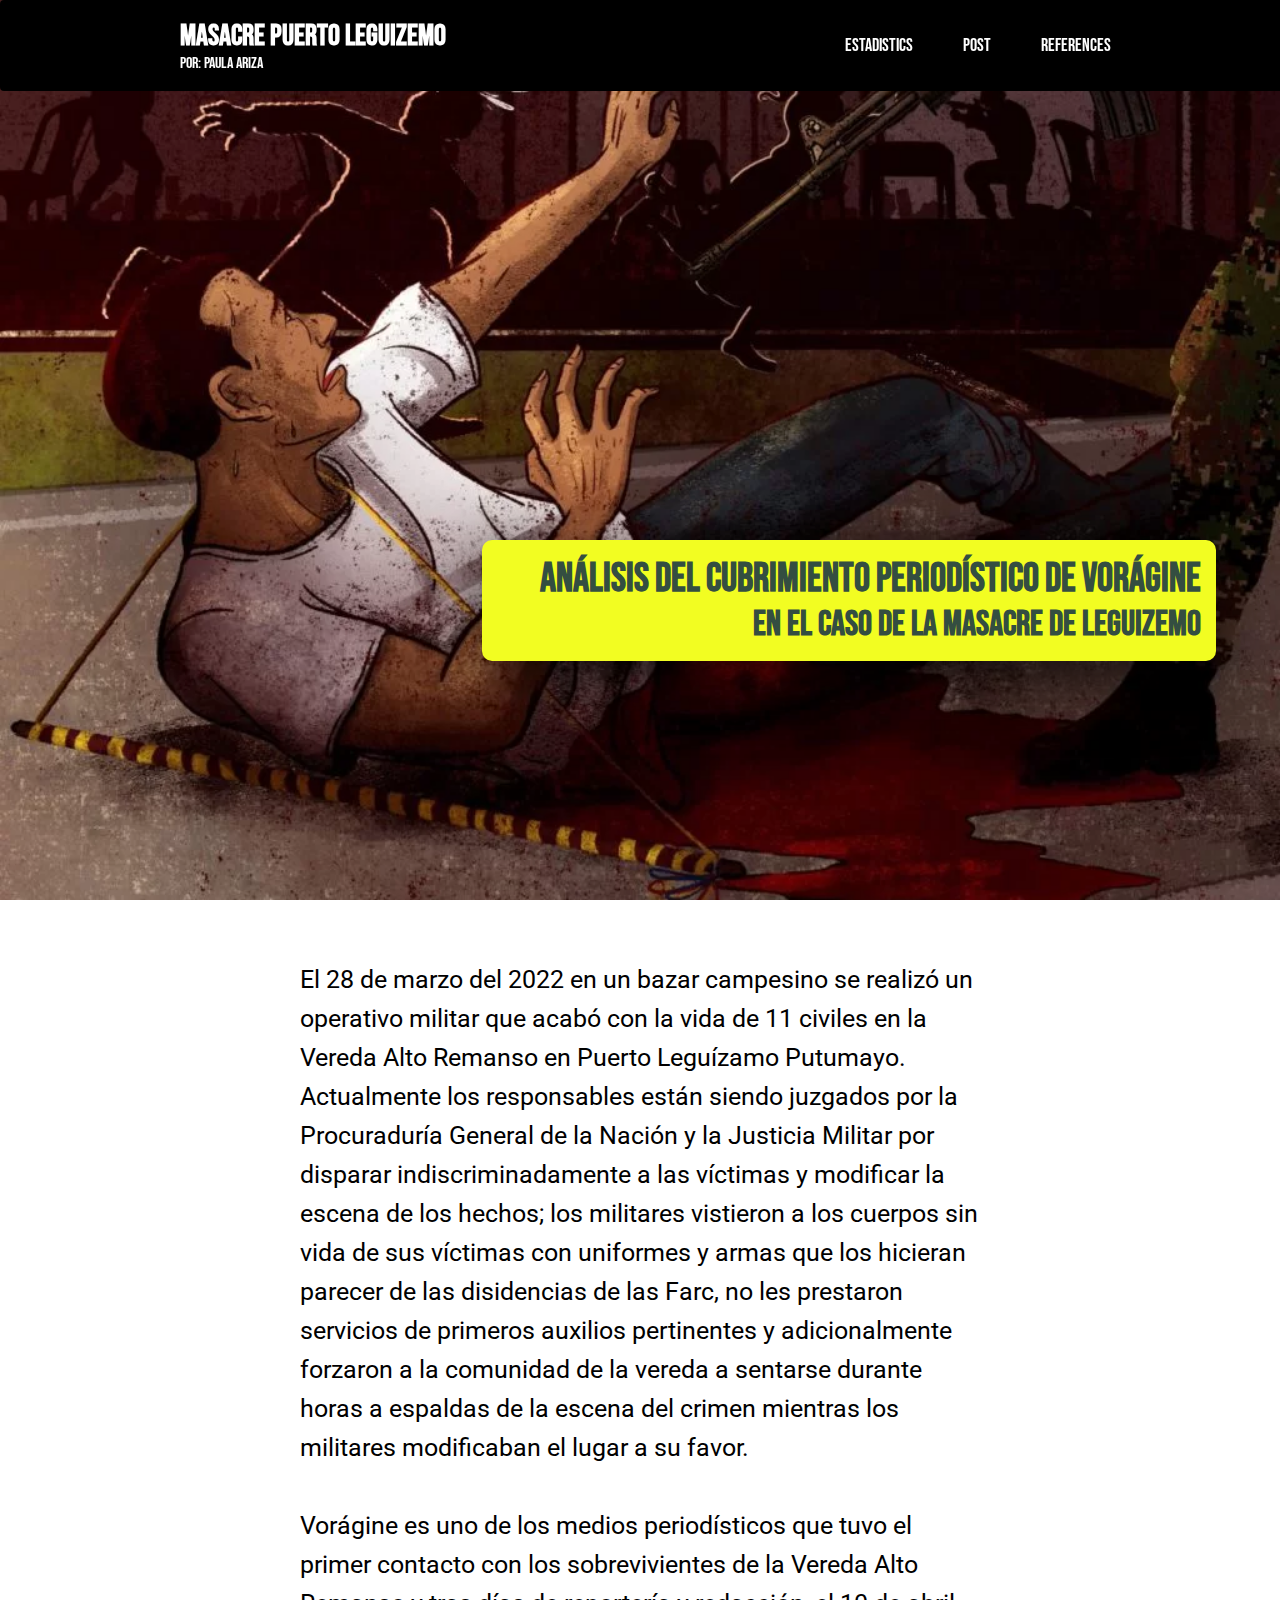
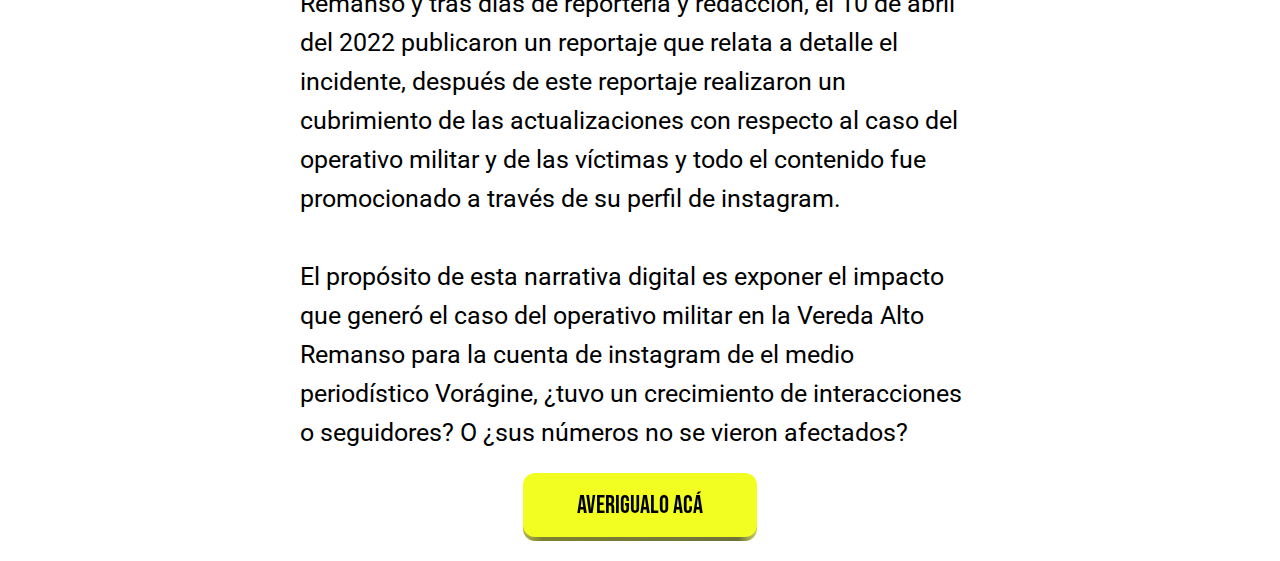
==== commit d9f30d0f: "se finalizan estadisticas en su totalidad para los dos tamaños de monitores, se continuará con los p" ====
--- a/index.html
+++ b/index.html
@@ -54,9 +54,18 @@
             
              
         </p>
-        <div class="boton">
-            <button><a href="./post.html">¡Averigualo aquí!</a></button>
+
+        <div class="botn">
+            <button class="button-82-pushable" role="button">
+                <span class="button-82-shadow"></span>
+                <span class="button-82-edge"></span>
+                <span class="button-82-front text">
+                  <a href="./post.html">Averigualo acá</a>
+                </span>
+            </button>
         </div>
+
+
     </section>
     
 
--- a/index.css
+++ b/index.css
@@ -181,21 +181,163 @@
     
 }
 
-.boton{
+.botn{
     display: flex;
     justify-content: center;
     margin-bottom: 20px;
-    margin-top: 90px;
-}
-
-button{
+    
+}
+
+/* button{
     width: 400px;
     height: 100px;
     font-size: 35px;
     border-radius: 15px;
     background-color: var(--Fondo);
     
-}
+}  */
+
+/* .button-90 {
+  color: #fff;
+  padding: 15px 25px;
+  border-radius: 100px;
+  background-color: var(--Fondo);
+  background-image: radial-gradient(93% 87% at 87% 89%, rgba(0, 0, 0, 0.23) 0%, transparent 86.18%), radial-gradient(66% 87% at 26% 20%, rgba(255, 255, 255, 0.41) 0%, rgba(255, 255, 255, 0) 69.79%, rgba(255, 255, 255, 0) 100%);
+  box-shadow: 2px 19px 31px rgba(0, 0, 0, 0.2);
+  font-weight: bold;
+  font-size: 16px;
+  width: 300px;
+  height: 100px;
+  font-size: 35px;
+  border: 0;
+  margin-bottom: 20px;
+  user-select: none;
+  -webkit-user-select: none;
+  touch-action: manipulation;
+
+  cursor: pointer;
+} */
+
+
+/* CSS */
+.button-82-pushable {
+  position: relative;
+  border: none;
+  background: transparent;
+  padding: 0;
+  cursor: pointer;
+  outline-offset: 4px;
+  transition: filter 250ms;
+  user-select: none;
+  -webkit-user-select: none;
+  touch-action: manipulation;
+}
+
+.button-82-shadow {
+  position: absolute;
+  top: 0;
+  left: 0;
+  width: 100%;
+  height: auto;
+  border-radius: 12px;
+  background: hsl(0deg 0% 0% / 0.25);
+  will-change: transform;
+  transform: translateY(2px);
+  transition:
+    transform
+    600ms
+    cubic-bezier(.3, .7, .4, 1);
+}
+
+.button-82-edge {
+  position: absolute;
+  top: 0;
+  left: 0;
+  width: 100%;
+  height: 100%;
+  border-radius: 12px;
+  background: linear-gradient(
+    to left,
+    hsl(64, 56%, 61%) 0%,
+    hsl(64, 32%, 34%) 8%,
+    hsl(64, 45%, 35%) 92%,
+    hsl(59, 42%, 52%) 100%
+  );
+}
+
+.button-82-front {
+  display: block;
+  width: 150px;
+  height: 40px;
+  display: flex;
+  justify-content: center;
+  align-items: center;
+  position: relative;
+  padding: 12px 27px;
+  text-align: center;
+  border-radius: 12px;
+  font-size: 30px;
+  color: white;
+  background: var(--Fondo);
+  will-change: transform;
+  transform: translateY(-4px);
+  transition:
+    transform
+    600ms
+    cubic-bezier(.3, .7, .4, 1);
+}
+.button-82-front a{
+    justify-content: center;
+    text-align: center;
+    font-size: 25px;
+}
+.text{
+    text-align: center;
+}
+
+@media (min-width: 768px) {
+  .button-82-front {
+    font-size: 20px;
+    padding: 12px 42px;
+  }
+}
+
+.button-82-pushable:hover {
+  filter: brightness(110%);
+  -webkit-filter: brightness(110%);
+}
+
+.button-82-pushable:hover .button-82-front {
+  transform: translateY(-6px);
+  transition:
+    transform
+    250ms
+    cubic-bezier(.3, .7, .4, 1.5);
+}
+
+.button-82-pushable:active .button-82-front {
+  transform: translateY(-2px);
+  transition: transform 34ms;
+}
+
+.button-82-pushable:hover .button-82-shadow {
+  transform: translateY(4px);
+  transition:
+    transform
+    250ms
+    cubic-bezier(.3, .7, .4, 1.5);
+}
+
+.button-82-pushable:active .button-82-shadow {
+  transform: translateY(1px);
+  transition: transform 34ms;
+}
+
+.button-82-pushable:focus:not(:focus-visible) {
+  outline: none;
+}
+
+
 
 a{
     color: black;
